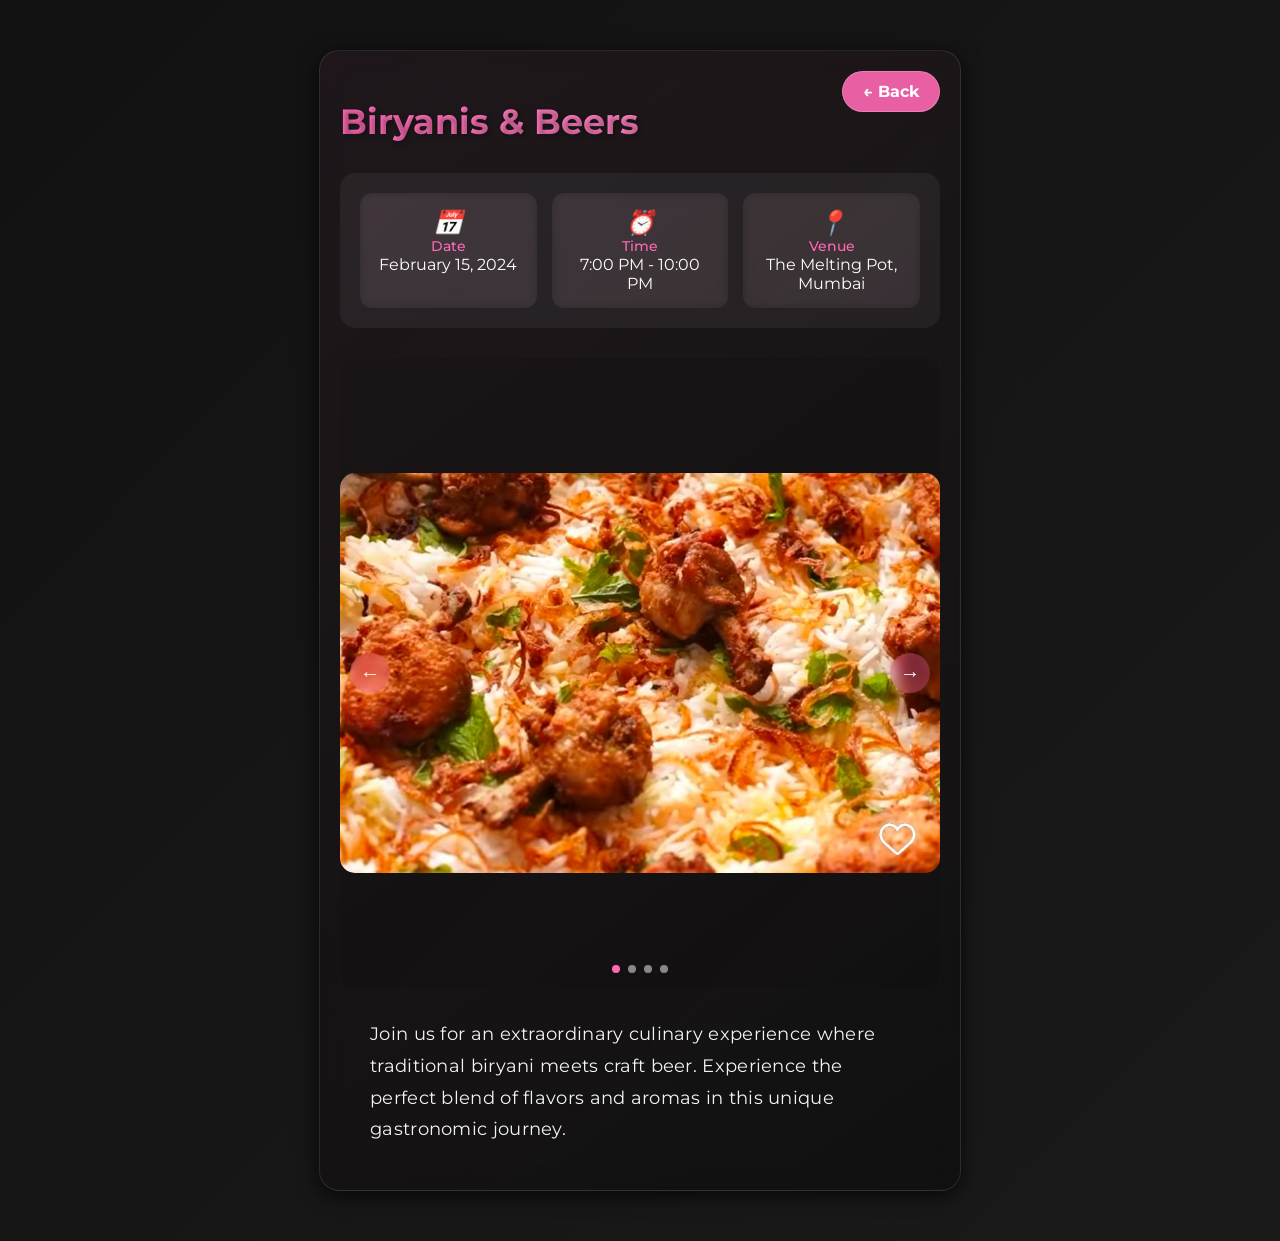
==== events.html @ d1b592fd "first commit" ====
<!DOCTYPE html>
<html lang="en">
<head>
    <meta charset="UTF-8">
    <meta name="viewport" content="width=device-width, initial-scale=1.0">
    <title>Biryanis & Beers - Event Details</title>
    <link rel="preconnect" href="https://fonts.googleapis.com">
    <link rel="preconnect" href="https://fonts.gstatic.com" crossorigin>
    <link href="https://fonts.googleapis.com/css2?family=Montserrat:wght@300;400;500;600;700&display=swap" rel="stylesheet">
    <link rel="stylesheet" href="style.css">
</head>
<body>
    <div class="event-details">
        <a href="index.html" class="back-button">← Back</a>
        <h2>Biryanis & Beers</h2>
        
        <div class="event-info">
            <div class="info-item">
                <i class="date-icon">📅</i>
                <div class="info-text">
                    <h4>Date</h4>
                    <span>February 15, 2024</span>
                </div>
            </div>
            <div class="info-item">
                <i class="time-icon">⏰</i>
                <div class="info-text">
                    <h4>Time</h4>
                    <span>7:00 PM - 10:00 PM</span>
                </div>
            </div>
            <div class="info-item">
                <i class="venue-icon">📍</i>
                <div class="info-text">
                    <h4>Venue</h4>
                    <span>The Melting Pot, Mumbai</span>
                </div>
            </div>
        </div>

        <div class="gallery-container">
            <button class="gallery-nav prev">←</button>
            <div class="gallery-view">
                <img src="WhatsApp Image 2025-02-11 at 7.40.05 PM (1).jpeg" alt="Event Image 1" class="gallery-img active">
                <img src="WhatsApp Image 2025-02-11 at 7.40.21 PM (1).jpeg" alt="Event Image 2" class="gallery-img">
                <img src="WhatsApp Image 2025-02-11 at 7.40.28 PM (1).jpeg" alt="Event Image 3" class="gallery-img">
                <img src="WhatsApp Image 2025-02-11 at 7.41.08 PM (1).jpeg" alt="Event Image 4" class="gallery-img">
            </div>
            <button class="gallery-nav next">→</button>
            <div class="gallery-dots"></div>
        </div>

        <p class="event-description">Join us for an extraordinary culinary experience where traditional biryani meets craft beer. Experience the perfect blend of flavors and aromas in this unique gastronomic journey.</p>
    </div>
    <script src="app.js"></script>
</body>
</html>
---- style.css ----
/* General Styling */
body {
    font-family: 'Montserrat', -apple-system, BlinkMacSystemFont, 'Segoe UI', Roboto, Oxygen-Sans, Ubuntu, Cantarell, sans-serif;
    background: linear-gradient(135deg, #121212, #1a1a1a);
    color: #ffffff;
    margin: 0;
    padding: 0;
    display: flex;
    justify-content: center;
    align-items: center;
    min-height: 100vh;
    box-sizing: border-box;
}

/* Artist Profile Container */
.artist-profile {
    width: 100%;
    max-width: 500px;
    background-color: rgba(255, 105, 180, 0.1);
    border-radius: 20px;
    overflow: hidden;
    box-shadow: 0px 5px 20px rgba(0, 0, 0, 0.7);
    margin: auto;
}

/* Hero Section */
.hero {
    position: relative;
    width: 100%;
    height: 0;
    padding-bottom: 90%; /* Increased from 75% for taller hero section */
}

.hero-image {
    position: absolute;
    top: 0;
    left: 0;
    width: 100%;
    height: 100%;
    object-fit: cover;
    object-position: center top;
}

.edit-profile-btn {
    position: absolute;
    top: 20px;
    right: 20px;
    background: rgba(255, 255, 255, 0.1);
    border: 2px solid #fff;
    color: #fff;
    padding: 8px 15px;
    border-radius: 20px;
    backdrop-filter: blur(5px);
    cursor: pointer;
    transition: all 0.3s ease;
    z-index: 10;
}

.edit-profile-btn:hover {
    background: #ff69b4;
    border-color: #ff69b4;
    transform: translateY(-2px);
}

/* Overlay for text */
.overlay {
    position: absolute;
    bottom: 15px;
    left: 15px;
    background: rgba(0, 0, 0, 0.4);
    padding: 10px 15px; /* Reduced padding */
    border-radius: 12px; /* Slightly reduced border radius */
    max-width: 80%; /* Limit width of overlay */
    backdrop-filter: blur(8px); /* Increased blur for better readability */
    border: 1px solid rgba(255, 255, 255, 0.1); /* Subtle border */
    box-shadow: 0 4px 12px rgba(0, 0, 0, 0.3);
}

.artist-name {
    font-size: 20px; /* Slightly reduced font size */
    font-weight: 600;
    margin: 0;
    color: #ffffff; /* Explicit white color */
    text-shadow: 0 2px 4px rgba(0, 0, 0, 0.3); /* Text shadow for better contrast */
}

.artist-bio {
    font-size: 12px; /* Reduced font size */
    font-weight: 300;
    margin-top: 5px;
    color: #ffffff; /* Explicit white color */
    text-shadow: 0 1px 2px rgba(0, 0, 0, 0.3); /* Subtle text shadow */
}

/* Highlights Section */
.highlights {
    padding: 20px;
    text-align: center;
    background: linear-gradient(145deg, rgba(255, 105, 180, 0.1), rgba(255, 105, 180, 0.05));
    border-radius: 0 0 20px 20px;
    transform-style: preserve-3d;
    perspective: 1000px;
}

.primary-highlights {
    display: flex;
    flex-wrap: wrap;
    justify-content: center;
    gap: 15px;
    margin-bottom: 20px;
    transform: translateZ(20px);
}

.icon {
    font-size: 14px;
    background: rgba(255, 105, 180, 0.9);
    padding: 10px 20px;
    border-radius: 25px;
    font-weight: 500;
    color: #ffffff;
    transition: all 0.3s ease;
    box-shadow: 0 5px 15px rgba(0, 0, 0, 0.4);
    transform: translateZ(10px);
}

.icon:hover {
    transform: translateZ(20px) translateY(-5px);
    box-shadow: 0 8px 20px rgba(255, 105, 180, 0.4);
}

.awards-ratings, .secondary-highlights {
    color: #E7E7E7;
    margin-top: 15px;
    padding: 15px;
    background: rgba(255, 255, 255, 0.05);
    border-radius: 12px;
    box-shadow: 
        inset 3px 3px 5px rgba(0, 0, 0, 0.3),
        inset -3px -3px 5px rgba(255, 105, 180, 0.05);
    transform: translateZ(5px);
}

.awards-ratings {
    display: flex;
    flex-direction: column;
    align-items: center;
    gap: 5px;
}

.awards-ratings .stars {
    font-size: 20px;
    letter-spacing: 2px;
}

.awards-ratings .rating {
    font-size: 12px;
    color: rgba(255, 255, 255, 0.8);
    font-weight: 500;
}

.events {
    padding: 20px;
    color: #ffffff;
}

.events h2 {
    color: #ff69b4;
    border-bottom: 2px solid #ff69b4;
    padding-bottom: 8px;
}

.event {
    background: rgba(255, 255, 255, 0.05);
    padding: 20px;
    border-radius: 15px;
    margin-top: 15px;
    box-shadow: 0 4px 12px rgba(0, 0, 0, 0.2);
    display: grid;
    grid-template-columns: 1fr;
    gap: 15px;
    transition: all 0.3s ease;
    position: relative;
    overflow: hidden;
}

.event img {
    width: 100%;
    height: 250px;
    object-fit: cover;
    border-radius: 12px;
    transition: transform 0.3s ease;
    margin-bottom: 15px;
}

.event:hover img {
    transform: scale(1.02);
}

.event h3 {
    font-size: 1.5em;
    margin: 0;
    color: #ff69b4;
    letter-spacing: 0.5px;
    font-weight: 600;
    position: relative;
    display: inline-block;
}

.event h3::after {
    content: '';
    position: absolute;
    width: 0;
    height: 2px;
    bottom: -4px;
    left: 0;
    background-color: #ff69b4;
    transition: width 0.3s ease;
}

.event:hover h3::after {
    width: 100%;
}

.event p {
    margin: 10px 0;
    font-size: 1em;
    line-height: 1.6;
    color: rgba(255, 255, 255, 0.9);
    font-weight: 400;
    letter-spacing: 0.3px;
}

.event .emoji {
    display: inline-block;
    transform: translateY(1px);
    margin: 0 2px;
}

.event-details p {
    line-height: 1.8;
    font-size: 1.1em;
    margin: 25px auto;
    max-width: 90%;
    letter-spacing: 0.3px;
    color: rgba(255, 255, 255, 0.95);
    text-shadow: 0 1px 2px rgba(0, 0, 0, 0.1);
}

/* Media Queries */
@media screen and (max-width: 600px) {
    body {
        padding: 10px;
        height: auto;
    }

    .artist-profile {
        width: 100%;
        border-radius: 15px;
    }

    .primary-highlights {
        gap: 8px;
    }

    .icon {
        padding: 8px 12px;
        font-size: 12px;
        width: calc(50% - 20px);
    }

    .overlay {
        bottom: 10px;
        left: 10px;
        padding: 8px 12px;
        max-width: 85%;
    }

    .artist-name {
        font-size: 20px;
    }

    .artist-bio {
        font-size: 12px;
    }

    .edit-profile-btn {
        top: 10px;
        right: 10px;
        padding: 6px 12px;
        font-size: 12px;
    }

    .highlights {
        padding: 15px;
    }

    .awards-ratings, 
    .secondary-highlights {
        padding: 10px;
        margin-top: 10px;
    }
    /* Make the event div clickable */
.event-link {
    text-decoration: none;
    color: inherit;
    display: block;
}

/* Style the event details page */
.event-details {
    width: 80%;
    max-width: 600px;
    margin: 50px auto;
    text-align: center;
    padding: 20px;
    background: #fff;
    border-radius: 15px;
    box-shadow: 0px 5px 10px rgba(0, 0, 0, 0.2);
}

.event-details img {
    width: 100%;
    border-radius: 10px;
    margin: 10px 0;
}

.event-details h2 {
    color: #ffb700;
}

.back-button {
    display: inline-block;
    margin-top: 20px;
    padding: 10px 15px;
    background: #ffcc00;
    color: #121212;
    text-decoration: none;
    border-radius: 10px;
    font-weight: bold;
}

}

@media screen and (max-width: 320px) {
    .primary-highlights {
        flex-direction: column;
    }

    .icon {
        width: auto;
    }
}

/* Add these new styles at the end of your file */
.event-link {
    text-decoration: none;
    color: inherit;
    display: block;
    transition: transform 0.3s ease;
}

.event-link:hover {
    transform: translateY(-5px);
}

.event-details {
    width: 90%;
    max-width: 600px;
    margin: 50px auto;
    padding: 20px;
    background: linear-gradient(145deg, rgba(255, 105, 180, 0.05), rgba(0, 0, 0, 0.3));
    border-radius: 20px;
    box-shadow: 0px 5px 20px rgba(0, 0, 0, 0.7);
    color: white;
    transform-style: preserve-3d;
    perspective: 1000px;
    backdrop-filter: blur(10px);
    border: 1px solid rgba(255, 255, 255, 0.1);
}

.event-details img {
    width: 100%;
    height: auto;
    max-height: 400px;
    object-fit: cover;
    border-radius: 15px;
    margin: 15px 0;
}

.event-details h2 {
    font-size: 2.2em;
    margin-bottom: 30px;
    background: linear-gradient(to right, #ff69b4, #ff99cc);
    -webkit-background-clip: text;
    -webkit-text-fill-color: transparent;
    text-shadow: 2px 2px 4px rgba(0, 0, 0, 0.3);
    font-weight: 700;
}

.back-button {
    position: fixed;
    top: 20px;
    right: 20px;
    padding: 10px 20px;
    background: rgba(255, 105, 180, 0.9);
    color: white;
    text-decoration: none;
    border-radius: 25px;
    font-weight: bold;
    transition: all 0.3s ease;
    backdrop-filter: blur(5px);
    border: 1px solid rgba(255, 255, 255, 0.2);
    z-index: 1000;
}

.back-button:hover {
    transform: translateY(-2px);
    box-shadow: 0 4px 12px rgba(255, 105, 180, 0.4);
}  /* Added missing closing bracket */

/* Remove all carousel related styles and add these new gallery styles */

.gallery {
    display: grid;
    grid-template-columns: repeat(2, 1fr);
    gap: 10px;
    margin: 15px 0;
}

.gallery-img {
    width: 100%;
    height: 200px;
    object-fit: cover;
    border-radius: 8px;
    transition: transform 0.3s ease;
    cursor: pointer;
}

.gallery-img:hover {
    transform: scale(1.05);
}

@media screen and (max-width: 480px) {
    .gallery {
        grid-template-columns: 1fr;
        gap: 8px;
    }

    .gallery-img {
        height: 180px;
    }
}

@media screen and (max-width: 320px) {
    .gallery-img {
        height: 150px;
    }
}

/* Event Info Styles */
.event-info {
    display: grid;
    grid-template-columns: repeat(3, 1fr);
    gap: 15px;
    margin: 30px 0;
    padding: 20px;
    background: rgba(255, 255, 255, 0.05);
    border-radius: 15px;
}

.info-item {
    text-align: center;
    padding: 15px;
    background: rgba(255, 255, 255, 0.03);
    border-radius: 12px;
    backdrop-filter: blur(5px);
}

.info-item i {
    font-size: 24px;
    margin-bottom: 10px;
}

.info-text h4 {
    margin: 0;
    color: #ff69b4;
    font-size: 14px;
    font-weight: 500;
}

.info-text span {
    font-size: 16px;
    color: #fff;
}

.gallery-container {
    position: relative;
    width: 100%;
    height: 70vh; /* Changed to viewport height */
    margin: 30px 0;
    border-radius: 15px;
    overflow: hidden;
    background: rgba(0, 0, 0, 0.1);
}

.gallery-view {
    width: 100%;
    height: 100%;
    position: relative;
    display: flex;
    align-items: center;
    justify-content: center;
}

.gallery-img {
    position: absolute;
    width: 100%;
    height: 100%;
    object-fit: cover;
    object-position: center;
    opacity: 0;
    transition: opacity 0.3s ease, transform 0.5s ease;
    transform: scale(1.05); /* Slightly larger to prevent white edges */
}

.gallery-img.active {
    opacity: 1;
    transform: scale(1);
}

.gallery-nav {
    position: absolute;
    top: 50%;
    transform: translateY(-50%);
    background: rgba(255, 105, 180, 0.3);
    color: white;
    border: none;
    width: 40px;
    height: 40px;
    border-radius: 50%;
    cursor: pointer;
    z-index: 2;
    font-size: 20px;
    backdrop-filter: blur(5px);
    transition: all 0.3s ease;
}

.gallery-nav:hover {
    background: rgba(255, 105, 180, 0.8);
}

.gallery-nav.prev { left: 10px; }
.gallery-nav.next { right: 10px; }

.gallery-dots {
    position: absolute;
    bottom: 15px;
    left: 0;
    right: 0;
    display: flex;
    justify-content: center;
    gap: 8px;
}

.dot {
    width: 8px;
    height: 8px;
    border-radius: 50%;
    background: rgba(255, 255, 255, 0.5);
    cursor: pointer;
    transition: all 0.3s ease;
}

.dot.active {
    background: #ff69b4;
}

@media screen and (max-width: 768px) {
    .gallery-container {
        height: 50vh;
    }
}

@media screen and (max-width: 768px) {
    .event-info {
        grid-template-columns: 1fr;
    }
    
    .gallery-container {
        height: 300px;
    }
}

@media screen and (max-width: 480px) {
    .gallery-container {
        height: 40vh;
        border-radius: 8px;
    }
    
    .gallery-img {
        transform: scale(1.1);
    }
}

@media screen and (max-width: 480px) {
    .artist-profile {
        border-radius: 12px;
    }

    .primary-highlights {
        gap: 10px;
    }

    .icon {
        padding: 8px 15px;
        font-size: 12px;
        width: 100%;
    }

    .overlay {
        padding: 8px;
        max-width: 90%;
    }

    .artist-name {
        font-size: 16px;
    }

    .info-item {
        padding: 10px;
        font-size: 0.8em;
    }

    .event h3 {
        font-size: 1.2em;
    }

    .event img {
        height: 180px;
        border-radius: 8px;
    }

    .event-details img {
        max-height: 250px;
        margin: 10px 0;
    }

    .awards-ratings .stars {
        font-size: 16px;
    }
    
    .awards-ratings .rating {
        font-size: 10px;
    }
}

@media screen and (max-width: 320px) {
    body {
        padding: 5px;
    }

    .artist-profile {
        width: 100%;
        margin: 0;
    }

    .primary-highlights {
        flex-direction: column;
    }

    .event-details {
        width: 100%;
        padding: 10px;
        margin: 20px auto;
    }

    .preview-section {
        margin: 15px 0;
    }

    .event img {
        height: 150px;
    }

    .event-details img {
        max-height: 200px;
    }

    .hero {
        padding-bottom: 80%;
    }

    .carousel-container img {
        transform: scale(1.15);
    }
}
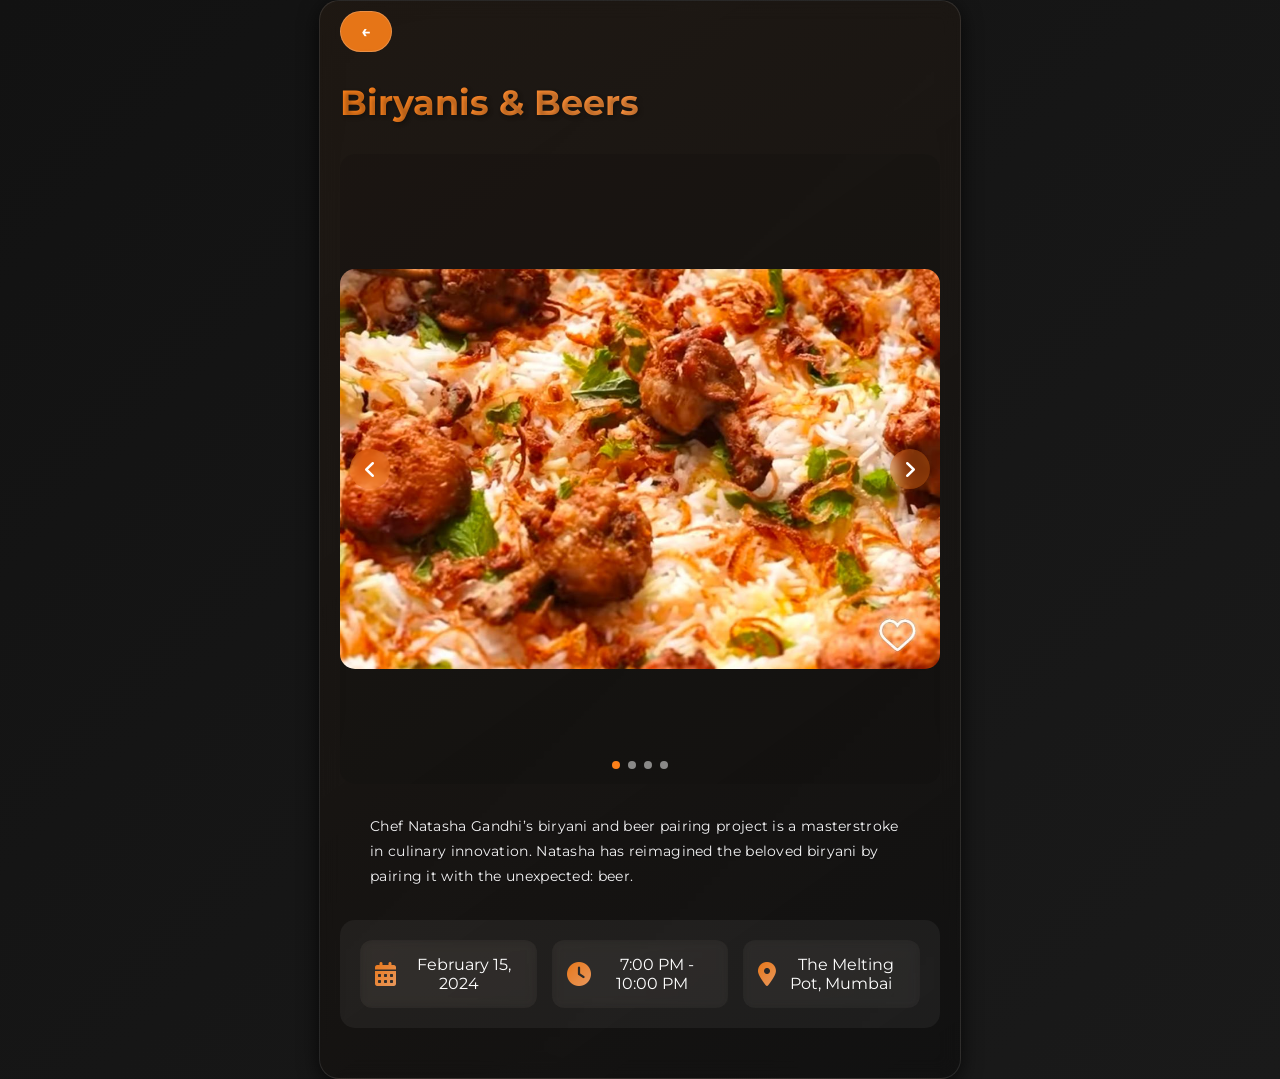
==== commit dd2b0376: "htfd" ====
--- a/events.html
+++ b/events.html
@@ -8,49 +8,53 @@
     <link rel="preconnect" href="https://fonts.gstatic.com" crossorigin>
     <link href="https://fonts.googleapis.com/css2?family=Montserrat:wght@300;400;500;600;700&display=swap" rel="stylesheet">
     <link rel="stylesheet" href="style.css">
+    <link rel="stylesheet" href="https://cdnjs.cloudflare.com/ajax/libs/font-awesome/6.5.1/css/all.min.css">
 </head>
 <body>
     <div class="event-details">
-        <a href="index.html" class="back-button">← Back</a>
+        <a href="index.html" class="back-button" style="color: white;">←</a>
         <h2>Biryanis & Beers</h2>
         
-        <div class="event-info">
-            <div class="info-item">
-                <i class="date-icon">📅</i>
-                <div class="info-text">
-                    <h4>Date</h4>
-                    <span>February 15, 2024</span>
-                </div>
-            </div>
-            <div class="info-item">
-                <i class="time-icon">⏰</i>
-                <div class="info-text">
-                    <h4>Time</h4>
-                    <span>7:00 PM - 10:00 PM</span>
-                </div>
-            </div>
-            <div class="info-item">
-                <i class="venue-icon">📍</i>
-                <div class="info-text">
-                    <h4>Venue</h4>
-                    <span>The Melting Pot, Mumbai</span>
-                </div>
-            </div>
-        </div>
-
         <div class="gallery-container">
-            <button class="gallery-nav prev">←</button>
+            <button class="gallery-nav prev"></button>
             <div class="gallery-view">
                 <img src="WhatsApp Image 2025-02-11 at 7.40.05 PM (1).jpeg" alt="Event Image 1" class="gallery-img active">
                 <img src="WhatsApp Image 2025-02-11 at 7.40.21 PM (1).jpeg" alt="Event Image 2" class="gallery-img">
                 <img src="WhatsApp Image 2025-02-11 at 7.40.28 PM (1).jpeg" alt="Event Image 3" class="gallery-img">
                 <img src="WhatsApp Image 2025-02-11 at 7.41.08 PM (1).jpeg" alt="Event Image 4" class="gallery-img">
             </div>
-            <button class="gallery-nav next">→</button>
+            <button class="gallery-nav next"></button>
             <div class="gallery-dots"></div>
         </div>
 
-        <p class="event-description">Join us for an extraordinary culinary experience where traditional biryani meets craft beer. Experience the perfect blend of flavors and aromas in this unique gastronomic journey.</p>
+        <p class="event-description">
+            Chef Natasha Gandhi’s biryani and beer pairing project is a masterstroke in culinary innovation.
+              Natasha has reimagined the beloved biryani by pairing it with the unexpected: beer. 
+            
+             </p>
+        <div class="event-info">
+            <div class="info-item">
+                <i class="fas fa-calendar-alt"></i>
+                <div class="info-text">
+                    
+                    <span>February 15, 2024</span>
+                </div>
+            </div>
+            <div class="info-item">
+                <i class="fas fa-clock"></i>
+                <div class="info-text">
+                    
+                    <span>7:00 PM - 10:00 PM</span>
+                </div>
+            </div>
+            <div class="info-item">
+                <i class="fas fa-map-marker-alt"></i>
+                <div class="info-text">
+                   
+                    <span>The Melting Pot, Mumbai</span>
+                </div>
+            </div>
+        </div>
     </div>
     <script src="app.js"></script>
 </body>
--- a/style.css
+++ b/style.css
@@ -16,7 +16,6 @@
 .artist-profile {
     width: 100%;
     max-width: 500px;
-    background-color: rgba(255, 105, 180, 0.1);
     border-radius: 20px;
     overflow: hidden;
     box-shadow: 0px 5px 20px rgba(0, 0, 0, 0.7);
@@ -57,8 +56,8 @@
 }
 
 .edit-profile-btn:hover {
-    background: #ff69b4;
-    border-color: #ff69b4;
+    background: #fc8019;
+    border-color: #fc8019;
     transform: translateY(-2px);
 }
 
@@ -96,16 +95,17 @@
 .highlights {
     padding: 20px;
     text-align: center;
-    background: linear-gradient(145deg, rgba(255, 105, 180, 0.1), rgba(255, 105, 180, 0.05));
+    background: linear-gradient(145deg, rgba(252, 128, 25, 0.1), rgba(252, 128, 25, 0.05));
     border-radius: 0 0 20px 20px;
     transform-style: preserve-3d;
     perspective: 1000px;
 }
 
 .primary-highlights {
-    display: flex;
-    flex-wrap: wrap;
-    justify-content: center;
+    margin-top: 10px;
+    /* display: flex;
+    flex-wrap: wrap; */
+    /* justify-content: center; */
     gap: 15px;
     margin-bottom: 20px;
     transform: translateZ(20px);
@@ -113,7 +113,7 @@
 
 .icon {
     font-size: 14px;
-    background: rgba(255, 105, 180, 0.9);
+    background: rgba(252, 128, 25, 0.9);
     padding: 10px 20px;
     border-radius: 25px;
     font-weight: 500;
@@ -125,7 +125,12 @@
 
 .icon:hover {
     transform: translateZ(20px) translateY(-5px);
-    box-shadow: 0 8px 20px rgba(255, 105, 180, 0.4);
+    box-shadow: 0 8px 20px rgba(252, 128, 25, 0.4);
+}
+
+.icon i {
+    margin-right: 8px;
+    font-size: 16px;
 }
 
 .awards-ratings, .secondary-highlights {
@@ -136,7 +141,7 @@
     border-radius: 12px;
     box-shadow: 
         inset 3px 3px 5px rgba(0, 0, 0, 0.3),
-        inset -3px -3px 5px rgba(255, 105, 180, 0.05);
+        inset -3px -3px 5px rgba(252, 128, 25, 0.05);
     transform: translateZ(5px);
 }
 
@@ -159,13 +164,18 @@
 }
 
 .events {
+    margin-top: 10px;
+    text-align: center;
+    background-color: rgba(252, 128, 25, 0.1);
+    border-radius: 10px;
+    transform-style: preserve-3d;
     padding: 20px;
     color: #ffffff;
 }
 
 .events h2 {
-    color: #ff69b4;
-    border-bottom: 2px solid #ff69b4;
+    color: #fc8019;
+    /* border-bottom: 2px solid #fc8019; */
     padding-bottom: 8px;
 }
 
@@ -199,7 +209,7 @@
 .event h3 {
     font-size: 1.5em;
     margin: 0;
-    color: #ff69b4;
+    color: #fc8019;
     letter-spacing: 0.5px;
     font-weight: 600;
     position: relative;
@@ -213,7 +223,7 @@
     height: 2px;
     bottom: -4px;
     left: 0;
-    background-color: #ff69b4;
+    background-color: #fc8019;
     transition: width 0.3s ease;
 }
 
@@ -238,7 +248,7 @@
 
 .event-details p {
     line-height: 1.8;
-    font-size: 1.1em;
+    font-size: 14px;
     margin: 25px auto;
     max-width: 90%;
     letter-spacing: 0.3px;
@@ -265,7 +275,6 @@
     .icon {
         padding: 8px 12px;
         font-size: 12px;
-        width: calc(50% - 20px);
     }
 
     .overlay {
@@ -310,7 +319,7 @@
 .event-details {
     width: 80%;
     max-width: 600px;
-    margin: 50px auto;
+    /* margin: 50px auto; */
     text-align: center;
     padding: 20px;
     background: #fff;
@@ -326,6 +335,7 @@
 
 .event-details h2 {
     color: #ffb700;
+
 }
 
 .back-button {
@@ -366,9 +376,9 @@
 .event-details {
     width: 90%;
     max-width: 600px;
-    margin: 50px auto;
+    /* margin: 50px auto; */
     padding: 20px;
-    background: linear-gradient(145deg, rgba(255, 105, 180, 0.05), rgba(0, 0, 0, 0.3));
+    background: linear-gradient(145deg, rgba(252, 128, 25, 0.05), rgba(0, 0, 0, 0.3));
     border-radius: 20px;
     box-shadow: 0px 5px 20px rgba(0, 0, 0, 0.7);
     color: white;
@@ -389,8 +399,9 @@
 
 .event-details h2 {
     font-size: 2.2em;
+    margin-top:60px;
     margin-bottom: 30px;
-    background: linear-gradient(to right, #ff69b4, #ff99cc);
+    background: linear-gradient(to right, #fc8019, #ffa563);
     -webkit-background-clip: text;
     -webkit-text-fill-color: transparent;
     text-shadow: 2px 2px 4px rgba(0, 0, 0, 0.3);
@@ -399,10 +410,10 @@
 
 .back-button {
     position: fixed;
-    top: 20px;
-    right: 20px;
+    top: 10px;
+    left:20px;
     padding: 10px 20px;
-    background: rgba(255, 105, 180, 0.9);
+    background: rgba(252, 128, 25, 0.9);
     color: white;
     text-decoration: none;
     border-radius: 25px;
@@ -415,7 +426,7 @@
 
 .back-button:hover {
     transform: translateY(-2px);
-    box-shadow: 0 4px 12px rgba(255, 105, 180, 0.4);
+    box-shadow: 0 4px 12px rgba(252, 128, 25, 0.4);
 }  /* Added missing closing bracket */
 
 /* Remove all carousel related styles and add these new gallery styles */
@@ -429,7 +440,7 @@
 
 .gallery-img {
     width: 100%;
-    height: 200px;
+    height: 400px;
     object-fit: cover;
     border-radius: 8px;
     transition: transform 0.3s ease;
@@ -473,24 +484,38 @@
     padding: 15px;
     background: rgba(255, 255, 255, 0.03);
     border-radius: 12px;
+    display: flex;
     backdrop-filter: blur(5px);
+    align-items: center;
 }
 
 .info-item i {
     font-size: 24px;
-    margin-bottom: 10px;
+    /* margin-bottom: 12px; */
+    background: linear-gradient(135deg, #fc8019, #ffa563);
+    -webkit-background-clip: text;
+    -webkit-text-fill-color: transparent;
+    opacity: 0.9;
+    transition: all 0.3s ease;
+}
+
+.info-item:hover i {
+    transform: translateY(-2px);
+    opacity: 1;
 }
 
 .info-text h4 {
     margin: 0;
-    color: #ff69b4;
+    color: #fc8019;
     font-size: 14px;
     font-weight: 500;
+    padding-left: 10px;
 }
 
 .info-text span {
     font-size: 16px;
     color: #fff;
+    padding-left: 10px;
 }
 
 .gallery-container {
@@ -532,7 +557,7 @@
     position: absolute;
     top: 50%;
     transform: translateY(-50%);
-    background: rgba(255, 105, 180, 0.3);
+    background: rgba(252, 128, 25, 0.3);
     color: white;
     border: none;
     width: 40px;
@@ -543,14 +568,29 @@
     font-size: 20px;
     backdrop-filter: blur(5px);
     transition: all 0.3s ease;
+    display: flex;
+    align-items: center;
+    justify-content: center;
 }
 
 .gallery-nav:hover {
-    background: rgba(255, 105, 180, 0.8);
+    background: rgba(252, 128, 25, 0.8);
 }
 
 .gallery-nav.prev { left: 10px; }
 .gallery-nav.next { right: 10px; }
+
+.gallery-nav.prev::before {
+    font-family: "Font Awesome 5 Free";
+    font-weight: 900;
+    content: "\f104";
+}
+
+.gallery-nav.next::before {
+    font-family: "Font Awesome 5 Free";
+    font-weight: 900;
+    content: "\f105";
+}
 
 .gallery-dots {
     position: absolute;
@@ -572,7 +612,7 @@
 }
 
 .dot.active {
-    background: #ff69b4;
+    background: #fc8019;
 }
 
 @media screen and (max-width: 768px) {
@@ -614,7 +654,7 @@
     .icon {
         padding: 8px 15px;
         font-size: 12px;
-        width: 100%;
+        width: 50%;
     }
 
     .overlay {
@@ -641,7 +681,7 @@
     }
 
     .event-details img {
-        max-height: 250px;
+        max-height: 400px;
         margin: 10px 0;
     }
 
@@ -671,7 +711,7 @@
     .event-details {
         width: 100%;
         padding: 10px;
-        margin: 20px auto;
+        /* margin: 20px auto; */
     }
 
     .preview-section {
